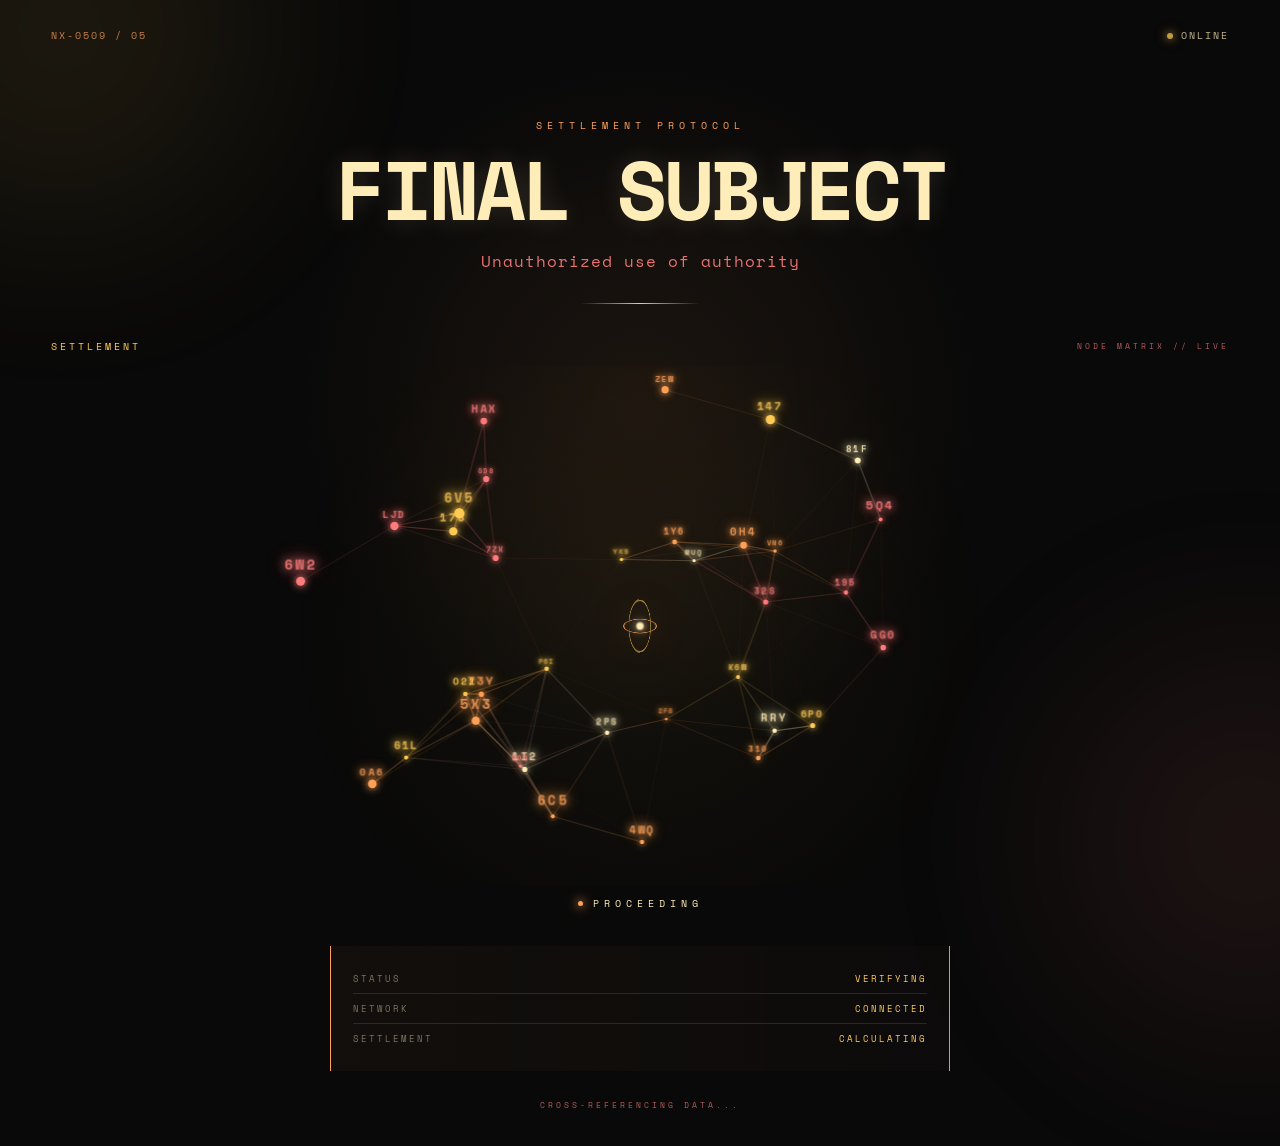
==== page5.html @ 77220b17 "Add Teachers Day website" ====
<!DOCTYPE html>
<html lang="en">
<head>
    <meta charset="UTF-8">
    <meta name="viewport" content="width=device-width, initial-scale=1.0">

    <title>Settlement</title>

    <link rel="stylesheet" href="page5.css">
</head>

<body>

    <div class="ambient ambient-one"></div>
    <div class="ambient ambient-two"></div>

    <main class="page">

        <header class="topbar">
            <div class="system-id">NX-0509 / 05</div>

            <div class="status">
                <span class="status-dot"></span>
                ONLINE
            </div>
        </header>


        <section class="hero">

            <div class="eyebrow">
                SETTLEMENT PROTOCOL
            </div>

            <h1>
                FINAL SUBJECT
            </h1>

            <div class="subject">
                Unauthorized use of authority
            </div>

            <div class="divider"></div>

        </section>


        <section class="network-section">

            <div class="network-title">
                <span>SETTLEMENT</span>
                <span class="network-code">NODE MATRIX // LIVE</span>
            </div>

            <div class="plexus">

                <canvas id="plexusCanvas"></canvas>

                <div id="labels"></div>

                <div class="core">
                    <div class="core-ring ring-one"></div>
                    <div class="core-ring ring-two"></div>
                    <div class="core-point"></div>
                </div>

            </div>

            <div class="proceeding">
                <span class="loader-dot"></span>
                <span id="processText">PROCEEDING</span>
            </div>

        </section>


        <section class="settlement-panel">

            <div class="panel-line">
                <span>STATUS</span>
                <strong id="statusText">ANALYZING</strong>
            </div>

            <div class="panel-line">
                <span>NETWORK</span>
                <strong>CONNECTED</strong>
            </div>

            <div class="panel-line">
                <span>SETTLEMENT</span>
                <strong id="settlementText">IN PROGRESS</strong>
            </div>

        </section>


        <div class="bottom-message" id="bottomMessage">
            SYNCHRONIZING NODES...
        </div>

    </main>

    <script src="page5.js"></script>

</body>
</html>
---- page5.css ----
@import url('https://fonts.googleapis.com/css2?family=Space+Mono:wght@400;700&display=swap');

* {
    margin: 0;
    padding: 0;
    box-sizing: border-box;
}

:root {
    --cream: #FFEDB9;
    --yellow: #FFCB56;
    --orange: #FFA259;
    --pink: #FF7E7E;

    --bg: #090909;
    --panel: #101010;
    --line: rgba(255, 237, 185, 0.12);
}

html,
body {
    width: 100%;
    min-height: 100%;
}

body {
    background:
        radial-gradient(
            circle at 50% 35%,
            rgba(255, 162, 89, 0.08),
            transparent 35%
        ),
        #090909;

    color: var(--cream);

    font-family: "Space Mono", monospace;

    overflow-x: hidden;
}


/* =========================
   AMBIENT LIGHT
========================= */

.ambient {
    position: fixed;
    width: 420px;
    height: 420px;

    border-radius: 50%;

    filter: blur(100px);

    pointer-events: none;

    opacity: 0.08;
}

.ambient-one {
    top: -180px;
    left: -150px;

    background: var(--yellow);
}

.ambient-two {
    right: -180px;
    bottom: -150px;

    background: var(--pink);
}


/* =========================
   PAGE
========================= */

.page {
    width: min(1180px, 92%);
    margin: auto;

    min-height: 100vh;

    padding: 28px 0 35px;

    position: relative;
    z-index: 2;
}


/* =========================
   TOP BAR
========================= */

.topbar {
    display: flex;
    justify-content: space-between;
    align-items: center;

    font-size: 10px;
    letter-spacing: 2px;

    opacity: 0.75;

    margin-bottom: 75px;
}

.system-id {
    color: var(--orange);
}

.status {
    display: flex;
    align-items: center;
    gap: 8px;
}

.status-dot {
    width: 6px;
    height: 6px;

    border-radius: 50%;

    background: var(--yellow);

    box-shadow:
        0 0 8px var(--yellow),
        0 0 18px rgba(255, 203, 86, 0.5);

    animation: statusBlink 1.2s infinite;
}

@keyframes statusBlink {

    0%,
    100% {
        opacity: 1;
    }

    50% {
        opacity: 0.25;
    }
}


/* =========================
   HERO
========================= */

.hero {
    text-align: center;
}

.eyebrow {
    font-size: 10px;
    letter-spacing: 5px;

    color: var(--orange);

    margin-bottom: 18px;

    animation: fadeIn 1s ease;
}

.hero h1 {
    font-size: clamp(38px, 7vw, 82px);

    font-weight: 700;

    letter-spacing: -3px;

    line-height: 0.95;

    color: var(--cream);

    text-shadow:
        0 0 25px rgba(255, 237, 185, 0.15);
}

.subject {
    margin-top: 20px;

    font-size: clamp(12px, 1.5vw, 16px);

    letter-spacing: 1px;

    color: var(--pink);

    opacity: 0.9;
}

.divider {
    width: 120px;
    height: 1px;

    margin: 30px auto 35px;

    background: linear-gradient(
        90deg,
        transparent,
        var(--yellow),
        transparent
    );
}


/* =========================
   NETWORK
========================= */

.network-section {
    position: relative;
}

.network-title {
    display: flex;
    justify-content: space-between;
    align-items: center;

    margin-bottom: 12px;

    font-size: 10px;

    letter-spacing: 3px;

    color: var(--yellow);
}

.network-code {
    font-size: 8px;
    color: var(--pink);
    opacity: 0.7;
}


/* =========================
   PLEXUS
========================= */

.plexus {
    position: relative;

    width: 100%;
    height: min(58vw, 520px);

    min-height: 360px;

    overflow: hidden;

    background:
        radial-gradient(
            circle at center,
            rgba(255, 203, 86, 0.05),
            transparent 55%
        );

    perspective: 900px;
}

#plexusCanvas {
    position: absolute;

    inset: 0;

    width: 100%;
    height: 100%;

    display: block;
}


/* =========================
   CENTER CORE
========================= */

.core {
    position: absolute;

    left: 50%;
    top: 50%;

    width: 22px;
    height: 22px;

    transform:
        translate(-50%, -50%)
        translateZ(50px);

    transform-style: preserve-3d;

    pointer-events: none;
}

.core-point {
    position: absolute;

    width: 7px;
    height: 7px;

    left: 50%;
    top: 50%;

    transform: translate(-50%, -50%);

    border-radius: 50%;

    background: var(--cream);

    box-shadow:
        0 0 8px var(--cream),
        0 0 25px var(--orange),
        0 0 50px var(--pink);

    animation: corePulse 1.5s infinite ease-in-out;
}

.core-ring {
    position: absolute;

    left: 50%;
    top: 50%;

    border: 1px solid var(--orange);

    border-radius: 50%;

    transform-style: preserve-3d;
}

.ring-one {
    width: 32px;
    height: 32px;

    transform:
        translate(-50%, -50%)
        rotateX(65deg);

    animation: ringOne 3s linear infinite;
}

.ring-two {
    width: 50px;
    height: 50px;

    border-color: var(--yellow);

    transform:
        translate(-50%, -50%)
        rotateY(65deg);

    animation: ringTwo 4s linear infinite reverse;
}

@keyframes ringOne {
    from {
        transform:
            translate(-50%, -50%)
            rotateX(65deg)
            rotateZ(0deg);
    }

    to {
        transform:
            translate(-50%, -50%)
            rotateX(65deg)
            rotateZ(360deg);
    }
}

@keyframes ringTwo {
    from {
        transform:
            translate(-50%, -50%)
            rotateY(65deg)
            rotateZ(0deg);
    }

    to {
        transform:
            translate(-50%, -50%)
            rotateY(65deg)
            rotateZ(360deg);
    }
}

@keyframes corePulse {

    0%,
    100% {
        transform:
            translate(-50%, -50%)
            scale(0.75);
    }

    50% {
        transform:
            translate(-50%, -50%)
            scale(1.25);
    }
}


/* =========================
   NODE LABELS
========================= */

#labels {
    position: absolute;

    inset: 0;

    pointer-events: none;

    transform-style: preserve-3d;
}

.node-label {
    position: absolute;

    transform: translate(-50%, -50%);

    font-size: 9px;

    letter-spacing: 1px;

    font-weight: 700;

    white-space: nowrap;

    text-shadow:
        0 0 6px currentColor,
        0 0 14px currentColor;

    opacity: 0.8;

    transition:
        opacity 0.15s ease,
        color 0.2s ease;
}


/* =========================
   PROCEEDING
========================= */

.proceeding {
    display: flex;

    align-items: center;
    justify-content: center;

    gap: 10px;

    margin-top: 10px;

    font-size: 10px;

    letter-spacing: 5px;

    color: var(--cream);

    animation: proceedingPulse 1.2s infinite;
}

.loader-dot {
    width: 5px;
    height: 5px;

    border-radius: 50%;

    background: var(--orange);

    box-shadow:
        0 0 8px var(--orange),
        0 0 15px var(--orange);
}

@keyframes proceedingPulse {

    0%,
    100% {
        opacity: 0.45;
    }

    50% {
        opacity: 1;
    }
}


/* =========================
   SETTLEMENT PANEL
========================= */

.settlement-panel {
    width: min(620px, 100%);

    margin: 35px auto 0;

    padding: 18px 22px;

    border-left: 1px solid var(--orange);
    border-right: 1px solid var(--pink);

    background:
        linear-gradient(
            90deg,
            rgba(255, 162, 89, 0.04),
            rgba(255, 126, 126, 0.02)
        );
}

.panel-line {
    display: flex;
    justify-content: space-between;
    align-items: center;

    padding: 8px 0;

    font-size: 9px;

    letter-spacing: 2px;

    border-bottom: 1px solid var(--line);
}

.panel-line:last-child {
    border-bottom: none;
}

.panel-line span {
    color: var(--cream);
    opacity: 0.45;
}

.panel-line strong {
    color: var(--yellow);

    font-size: 9px;

    font-weight: 400;
}


/* =========================
   BOTTOM
========================= */

.bottom-message {
    text-align: center;

    margin-top: 28px;

    font-size: 8px;

    letter-spacing: 3px;

    color: var(--pink);

    opacity: 0.7;
}

@keyframes fadeIn {
    from {
        opacity: 0;
        transform: translateY(10px);
    }

    to {
        opacity: 1;
        transform: translateY(0);
    }
}


/* =========================
   MOBILE
========================= */

@media (max-width: 600px) {

    .page {
        width: 90%;
        padding-top: 20px;
    }

    .topbar {
        margin-bottom: 50px;
    }

    .hero h1 {
        letter-spacing: -2px;
    }

    .subject {
        line-height: 1.6;
    }

    .plexus {
        height: 430px;
        min-height: 430px;
    }

    .network-title {
        font-size: 8px;
    }

    .network-code {
        font-size: 7px;
    }

    .node-label {
        font-size: 7px;
    }

    .settlement-panel {
        padding: 14px 15px;
    }

    .panel-line {
        font-size: 8px;
    }

    .panel-line strong {
        font-size: 8px;
    }
}

@media (prefers-reduced-motion: reduce) {

    .status-dot,
    .core-point,
    .ring-one,
    .ring-two,
    .proceeding {
        animation-duration: 3s;
    }
}
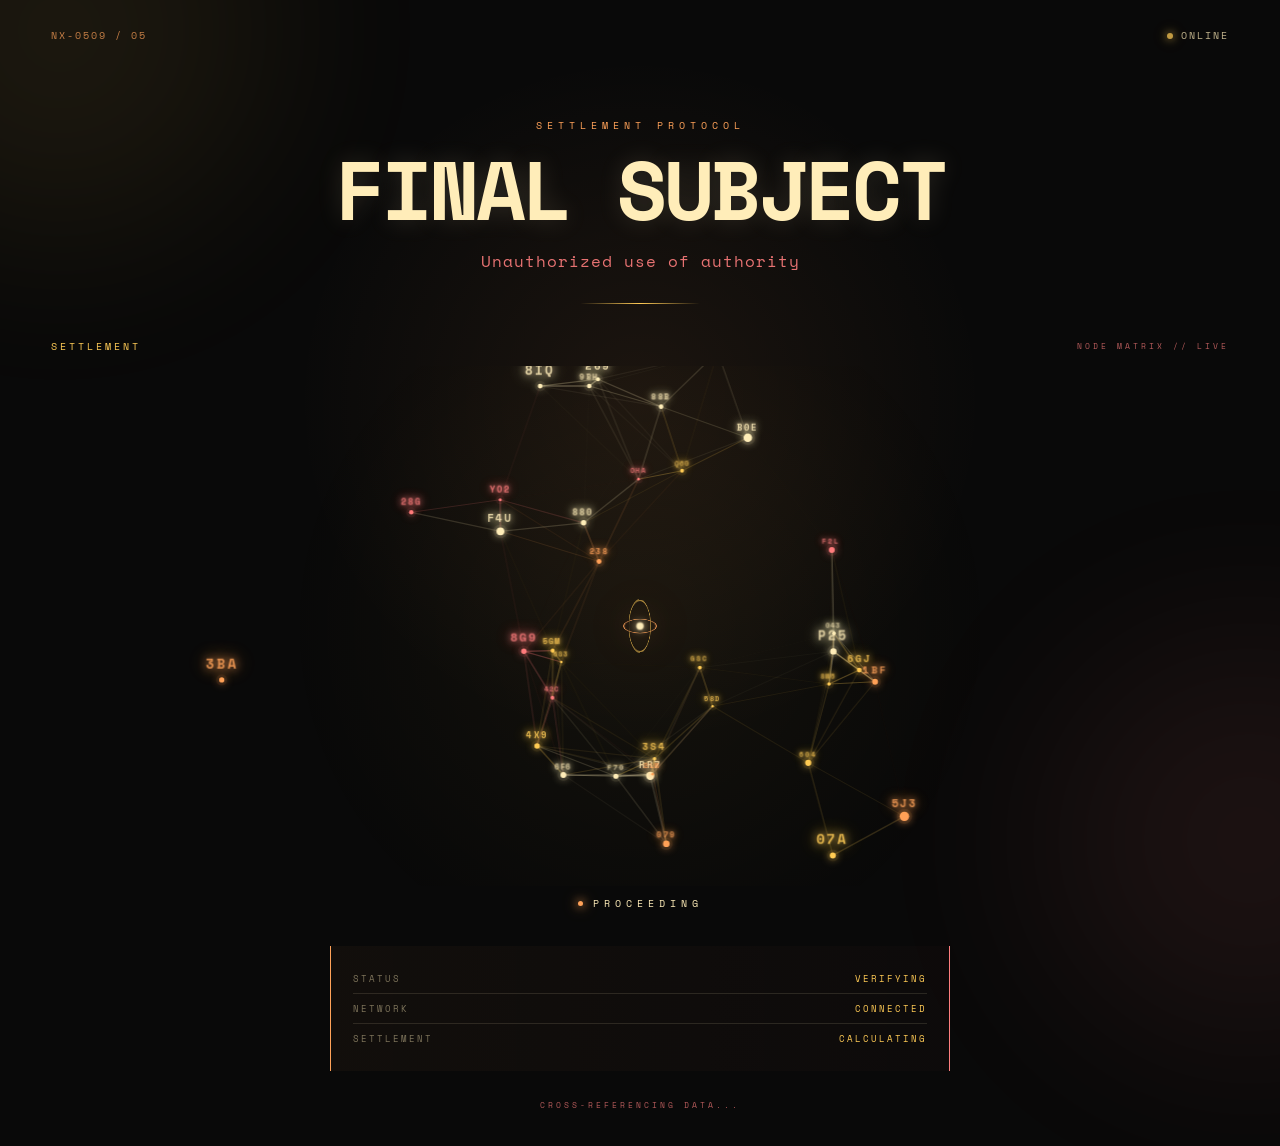
==== commit 8fbdec89: "Update page5.html" ====
--- a/page5.html
+++ b/page5.html
@@ -10,6 +10,9 @@
 </head>
 
 <body>
+    <audio id="page5Music" loop>
+    <source src="Kyrie.mp3" type="audio/mpeg">
+</audio>
 
     <div class="ambient ambient-one"></div>
     <div class="ambient ambient-two"></div>
@@ -103,4 +106,4 @@
     <script src="page5.js"></script>
 
 </body>
-</html>+</html>
